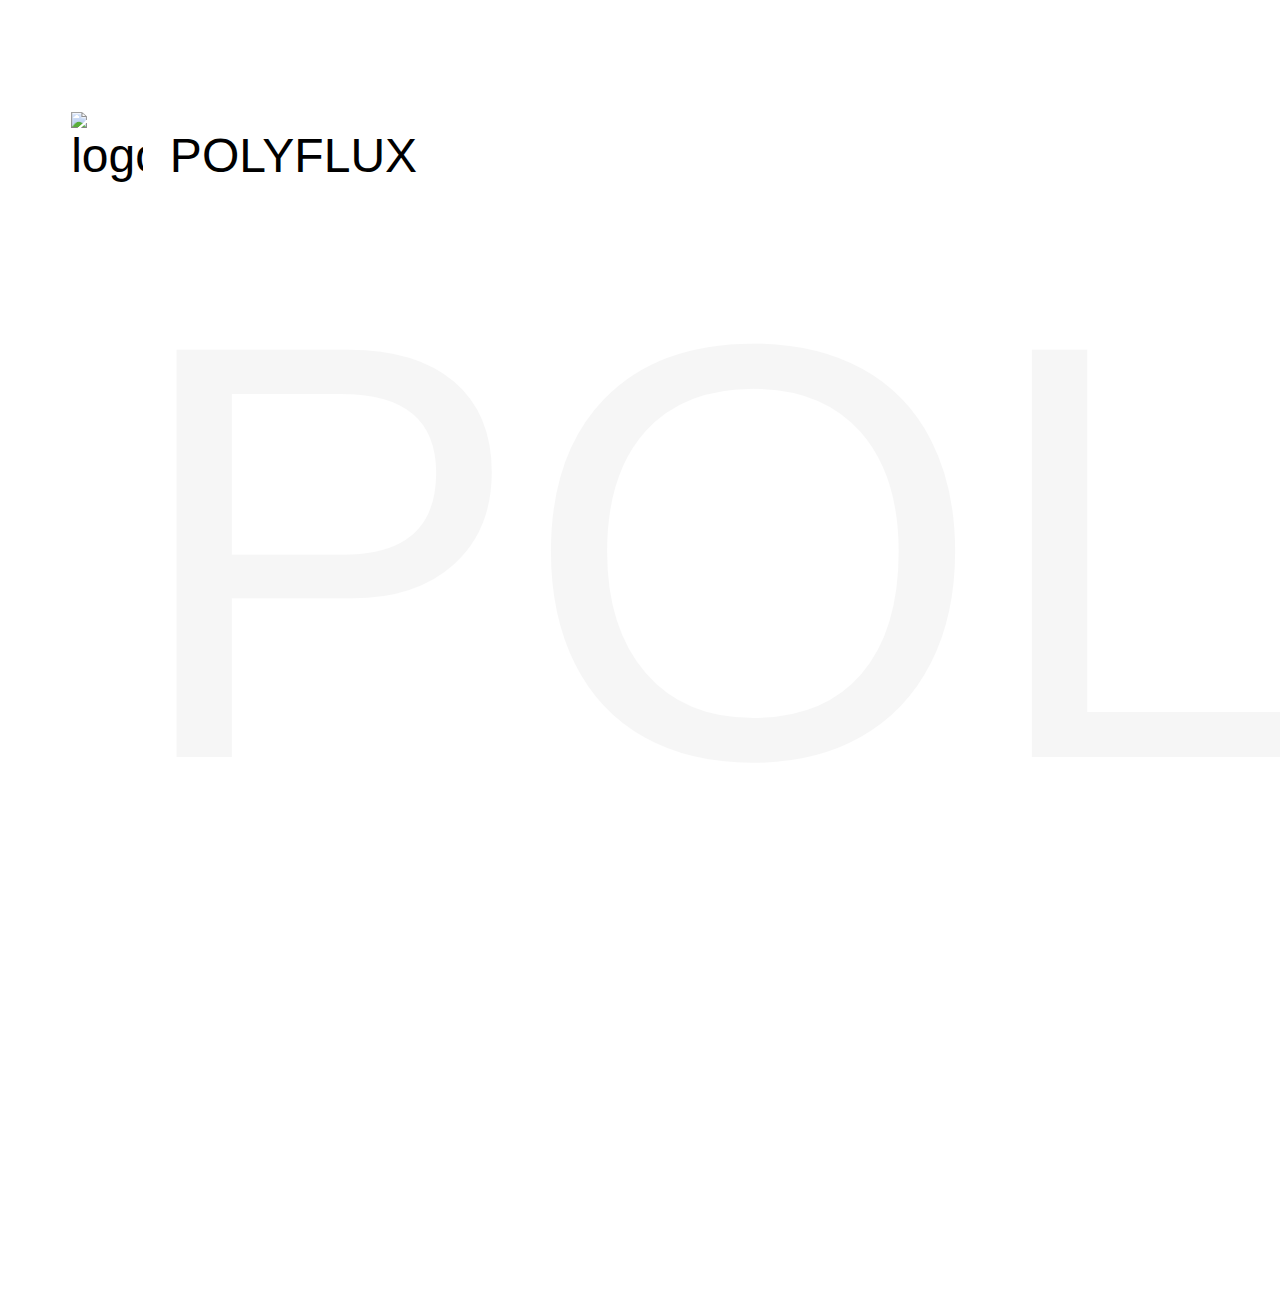
==== index.html @ 04910821 "Fixed scaling" ====
<!DOCTYPE html>
<html lang="en">
  <head>
    <meta charset="UTF-8">
    <meta name="viewport" content="width=device-width, initial-scale=1, shrink-to-fit=no">
    <link rel="stylesheet" href="https://stackpath.bootstrapcdn.com/bootstrap/4.1.3/css/bootstrap.min.css" integrity="sha384-MCw98/SFnGE8fJT3GXwEOngsV7Zt27NXFoaoApmYm81iuXoPkFOJwJ8ERdknLPMO" crossorigin="anonymous">
    <link rel="stylesheet" type="text/css" href="CSS/frontpage.css">
    <link rel="stylesheet" href="https://use.typekit.net/zye8vdv.css">
    <title>PolyFlux</title>
  </head>
  <body>


    <div class="container" id="logo">
      <h5 class="logo-text"><img class="logo" src="Assets/logo.png" alt="logo">&nbsp&nbspPOLYFLUX</h5>
    </div>



    <h1 class="background-text">POLYFLUX</h1>


    <!--
    <div class="jumbotron">

    </div>
    -->

    <script src="https://code.jquery.com/jquery-3.3.1.slim.min.js" integrity="sha384-q8i/X+965DzO0rT7abK41JStQIAqVgRVzpbzo5smXKp4YfRvH+8abtTE1Pi6jizo" crossorigin="anonymous"></script>
    <script src="https://cdnjs.cloudflare.com/ajax/libs/popper.js/1.14.3/umd/popper.min.js" integrity="sha384-ZMP7rVo3mIykV+2+9J3UJ46jBk0WLaUAdn689aCwoqbBJiSnjAK/l8WvCWPIPm49" crossorigin="anonymous"></script>
    <script src="https://stackpath.bootstrapcdn.com/bootstrap/4.1.3/js/bootstrap.min.js" integrity="sha384-ChfqqxuZUCnJSK3+MXmPNIyE6ZbWh2IMqE241rYiqJxyMiZ6OW/JmZQ5stwEULTy" crossorigin="anonymous"></script>
  </body>
</html>
---- CSS/frontpage.css ----
body {
  background-image: url("../Assets/logo.png");
  background-size: 110em;
  background-repeat: no-repeat;
  background-position: 30em -41em;
}

h1.background-text {
  display: block;
  font-size: 37em;
  font-family: bebas-neue-by-fontfabric, sans-serif;
  font-weight: 300;
  font-style: normal;
  margin-left: 9.5%;
  margin-top: -4%;
  opacity: 3%;
}

div.container {
  align-items: left;
}

img.logo {
  text-align: center;
  display: inline-block;
  width: 1.5em;
}

h5.logo-text {
  display: inline-block;
  font-size: 3em;
  font-family: bebas-neue-by-fontfabric, sans-serif;
  font-weight: 200;
  font-style: normal;
}

#logo {
  margin-top: 2.5%;
  margin-left: 5%;
  width: 80%;
}
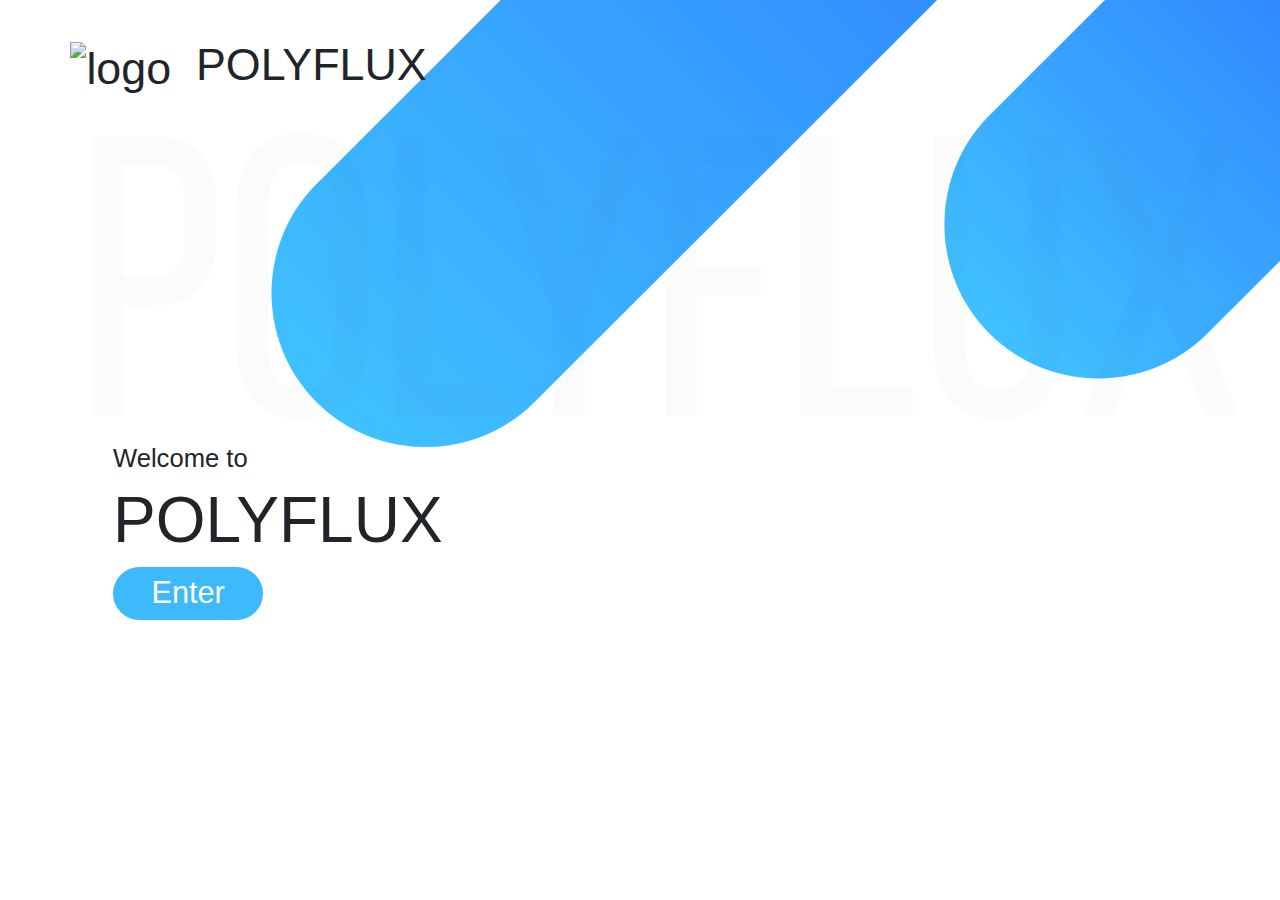
==== commit 669cc9be: "I fixed readjusting" ====
--- a/index.html
+++ b/index.html
@@ -3,7 +3,7 @@
   <head>
     <meta charset="UTF-8">
     <meta name="viewport" content="width=device-width, initial-scale=1, shrink-to-fit=no">
-    <link rel="stylesheet" href="https://stackpath.bootstrapcdn.com/bootstrap/4.1.3/css/bootstrap.min.css" integrity="sha384-MCw98/SFnGE8fJT3GXwEOngsV7Zt27NXFoaoApmYm81iuXoPkFOJwJ8ERdknLPMO" crossorigin="anonymous">
+    <link rel="stylesheet" type="text/css" href="CSS/bootstrap.css">
     <link rel="stylesheet" type="text/css" href="CSS/frontpage.css">
     <link rel="stylesheet" href="https://use.typekit.net/zye8vdv.css">
     <title>PolyFlux</title>
@@ -11,23 +11,20 @@
   <body>
 
 
-    <div class="container" id="logo">
+    <div class="container-fluid" id="logo">
       <h5 class="logo-text"><img class="logo" src="Assets/logo.png" alt="logo">&nbsp&nbspPOLYFLUX</h5>
     </div>
 
+    <div class="row align-items-end" id="mess-bot">
+      <div class="col-6" id="welcome">
+        <h3 class="wel">Welcome to</h3>
+        <h1 class="wel">POLYFLUX</h1>
+        <button>Enter</button>
+      </div>
+    </div>
 
 
-    <h1 class="background-text">POLYFLUX</h1>
-
-
-    <!--
-    <div class="jumbotron">
-
-    </div>
-    -->
-
-    <script src="https://code.jquery.com/jquery-3.3.1.slim.min.js" integrity="sha384-q8i/X+965DzO0rT7abK41JStQIAqVgRVzpbzo5smXKp4YfRvH+8abtTE1Pi6jizo" crossorigin="anonymous"></script>
-    <script src="https://cdnjs.cloudflare.com/ajax/libs/popper.js/1.14.3/umd/popper.min.js" integrity="sha384-ZMP7rVo3mIykV+2+9J3UJ46jBk0WLaUAdn689aCwoqbBJiSnjAK/l8WvCWPIPm49" crossorigin="anonymous"></script>
-    <script src="https://stackpath.bootstrapcdn.com/bootstrap/4.1.3/js/bootstrap.min.js" integrity="sha384-ChfqqxuZUCnJSK3+MXmPNIyE6ZbWh2IMqE241rYiqJxyMiZ6OW/JmZQ5stwEULTy" crossorigin="anonymous"></script>
+    <script src="https://code.jquery.com/jquery-3.5.1.slim.min.js" integrity="sha384-DfXdz2htPH0lsSSs5nCTpuj/zy4C+OGpamoFVy38MVBnE+IbbVYUew+OrCXaRkfj" crossorigin="anonymous"></script>
+    <script src="https://cdn.jsdelivr.net/npm/bootstrap@4.5.3/dist/js/bootstrap.bundle.min.js" integrity="sha384-ho+j7jyWK8fNQe+A12Hb8AhRq26LrZ/JpcUGGOn+Y7RsweNrtN/tE3MoK7ZeZDyx" crossorigin="anonymous"></script>
   </body>
 </html>
--- a/CSS/frontpage.css
+++ b/CSS/frontpage.css
@@ -1,41 +1,65 @@
 body {
-  background-image: url("../Assets/logo.png");
-  background-size: 110em;
+  background-image: url(../Assets/back1.png);
   background-repeat: no-repeat;
-  background-position: 30em -41em;
+  background-size: 100vw;
+  background-position: 0vw -2.5vw;
+  overflow-x: hidden;
 }
 
-h1.background-text {
-  display: block;
-  font-size: 37em;
+img.logo {
+  display: inline;
+  text-align: center;
+  width: 5vw;
+}
+
+h5.logo-text {
+  display: inline;
+  font-size: 3.5vw;
   font-family: bebas-neue-by-fontfabric, sans-serif;
   font-weight: 300;
   font-style: normal;
-  margin-left: 9.5%;
-  margin-top: -4%;
-  opacity: 3%;
 }
 
-div.container {
-  align-items: left;
+h3.wel {
+  font-size: 2vw;
+  font-family: bebas-neue-by-fontfabric, sans-serif;
+  font-weight: 300;
+  font-style: normal;
 }
 
-img.logo {
-  text-align: center;
-  display: inline-block;
-  width: 1.5em;
+h1.wel {
+  font-size: 5vw;
+  font-family: bebas-neue-by-fontfabric, sans-serif;
+  font-weight: 300;
+  font-style: normal;
 }
 
-h5.logo-text {
-  display: inline-block;
-  font-size: 3em;
+button {
+  font-size: 2.4vw;
   font-family: bebas-neue-by-fontfabric, sans-serif;
   font-weight: 200;
   font-style: normal;
+  color: white;
+  background-color: #3DB9FC;
+  text-align: center;
+  border: none;
+  padding: 0.30vw;
+  padding-right: 3vw;
+  padding-left: 3vw;
+  border-radius: 3vw;
+  cursor: pointer;
 }
 
 #logo {
-  margin-top: 2.5%;
-  margin-left: 5%;
-  width: 80%;
+  padding: 3vw;
+  padding-left: 5.5vw;
 }
+
+#welcome {
+  padding: 2vw;
+  padding-left: 10vw;
+}
+
+#mess-bot {
+  height: 40vw;
+}
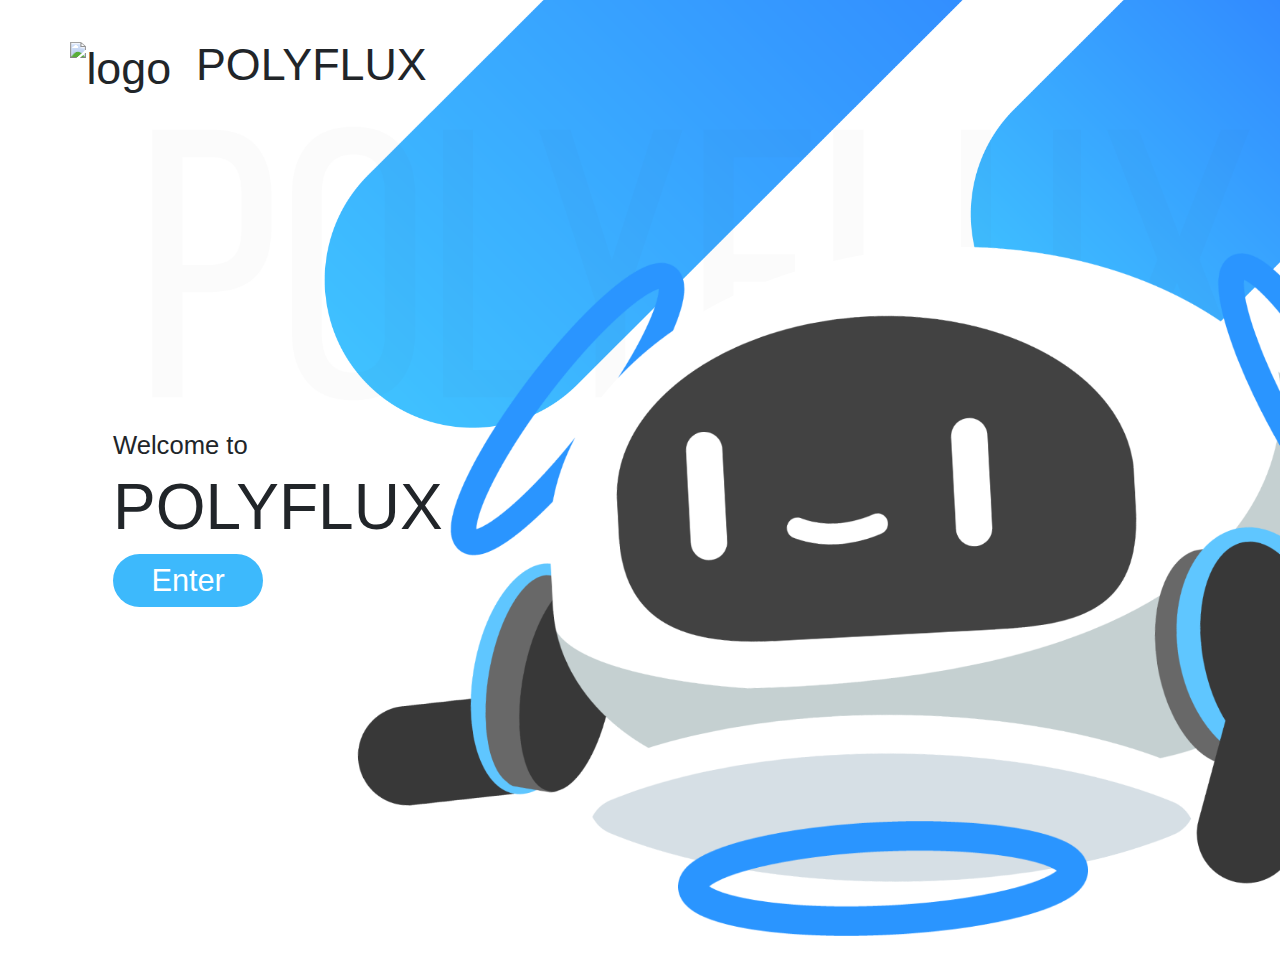
==== commit ce681b09: "Added welcome and bot" ====
--- a/index.html
+++ b/index.html
@@ -16,10 +16,14 @@
     </div>
 
     <div class="row align-items-end" id="mess-bot">
-      <div class="col-6" id="welcome">
+      <div class="col-4" id="welcome">
         <h3 class="wel">Welcome to</h3>
         <h1 class="wel">POLYFLUX</h1>
         <button>Enter</button>
+      </div>
+      <div class="col-8" id="bot">
+        <img class="bot" src="Assets/bot.png" alt="bot">
+        <img class="bot-ring" src="Assets/ring.png" alt="ring">
       </div>
     </div>
 
--- a/CSS/frontpage.css
+++ b/CSS/frontpage.css
@@ -1,8 +1,8 @@
 body {
   background-image: url(../Assets/back1.png);
   background-repeat: no-repeat;
-  background-size: 100vw;
-  background-position: 0vw -2.5vw;
+  background-size: 96vw;
+  background-position: 5vw -2.5vw;
   overflow-x: hidden;
 }
 
@@ -50,16 +50,33 @@
   cursor: pointer;
 }
 
+img.bot {
+  margin-top: 7vw;
+  width: 86vw;
+}
+
+img.bot-ring {
+  margin-left: 27vw;
+  margin-top: -10vw;
+  width: 32vw;
+}
+
 #logo {
   padding: 3vw;
   padding-left: 5.5vw;
 }
 
 #welcome {
+  position: absolute;
   padding: 2vw;
   padding-left: 10vw;
 }
 
 #mess-bot {
-  height: 40vw;
+  height: 39vw;
 }
+
+#bot {
+  position: relative;
+  margin-left: 26vw;
+}
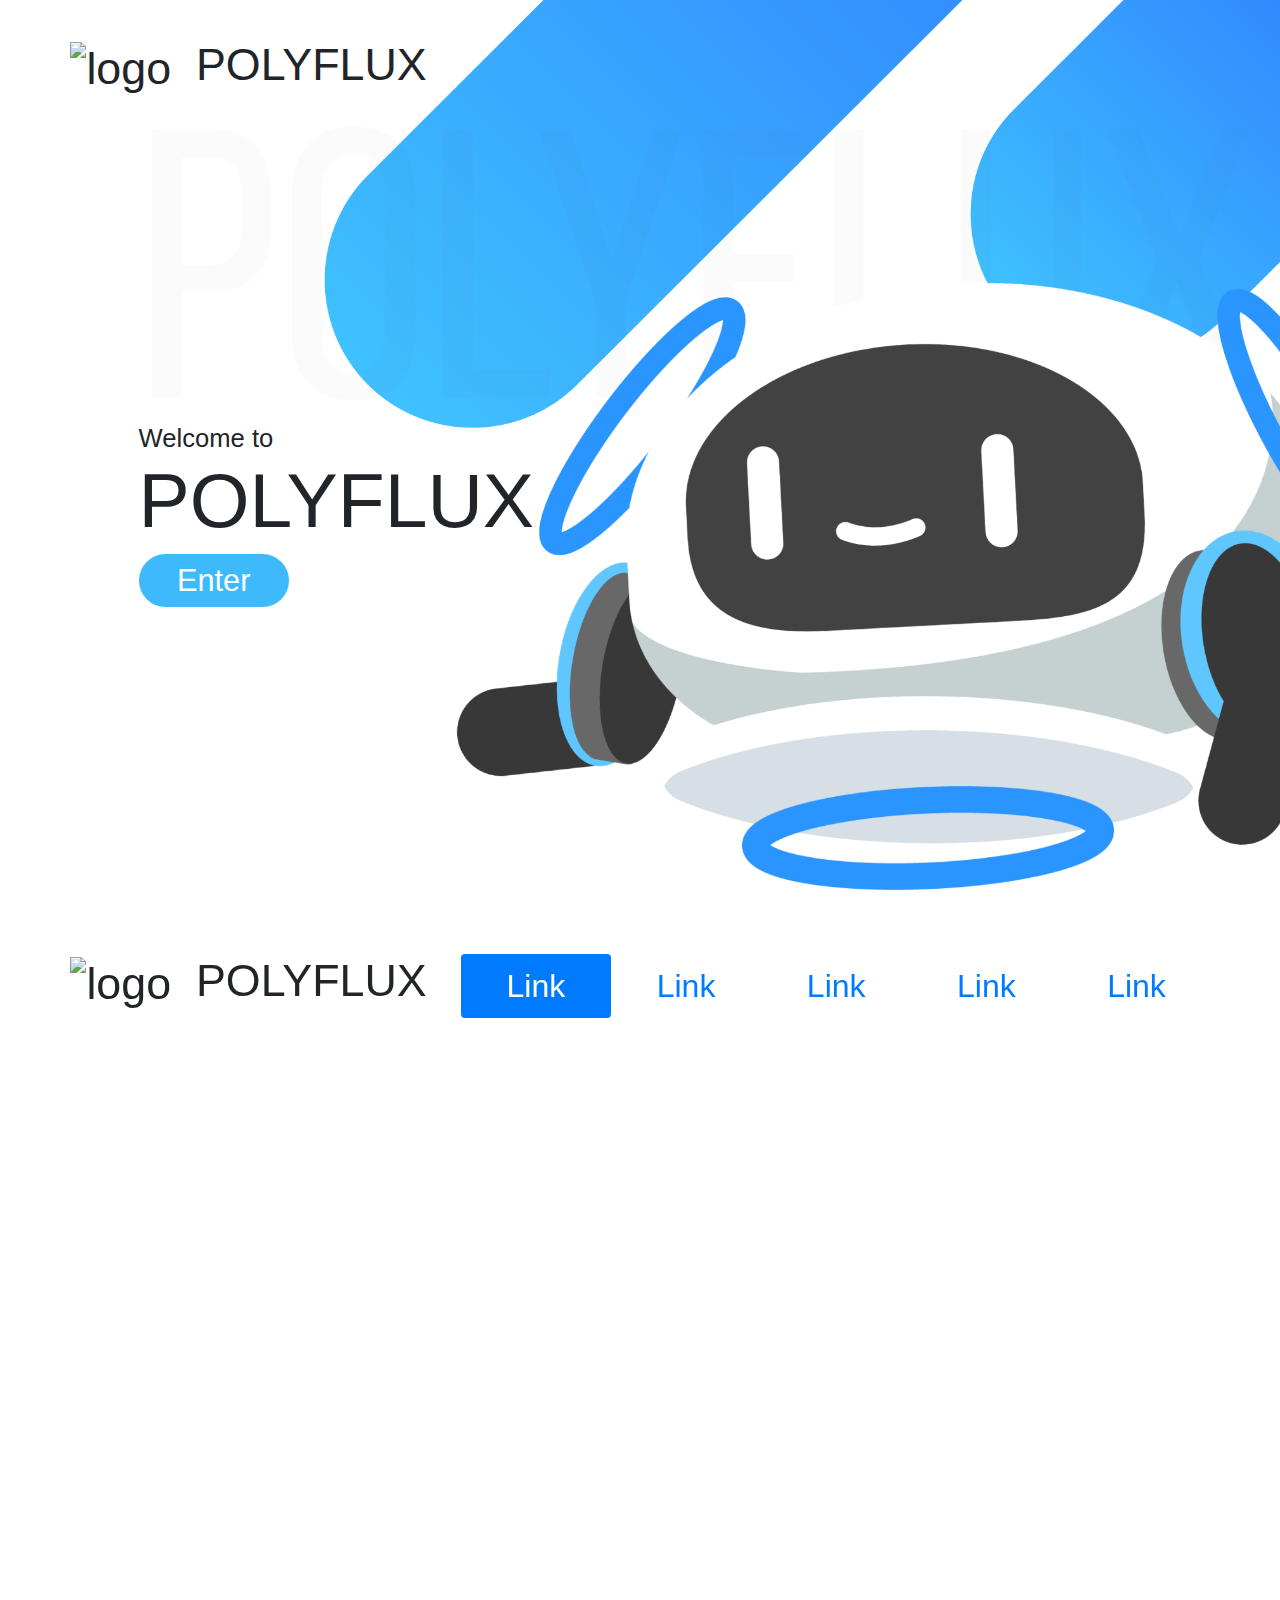
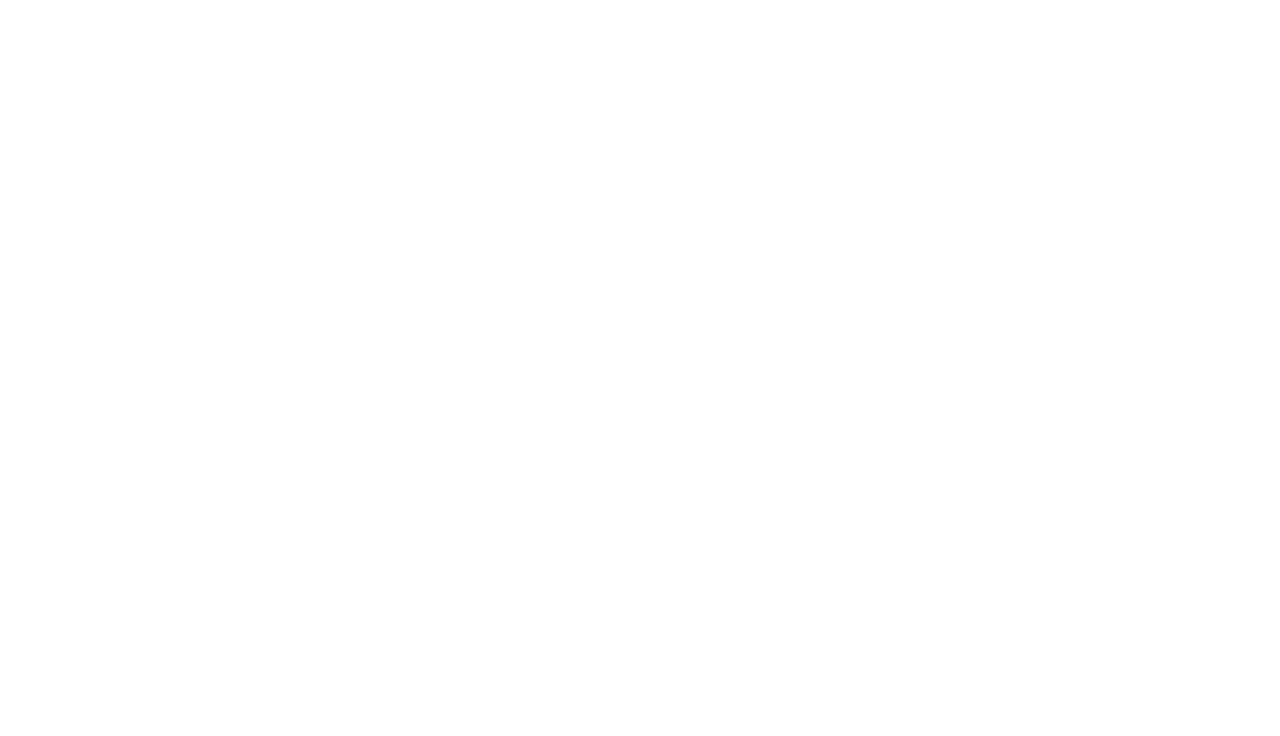
==== commit 19ea713a: "Added nav" ====
--- a/index.html
+++ b/index.html
@@ -9,6 +9,8 @@
     <title>PolyFlux</title>
   </head>
   <body>
+
+    <div class="container-fluid" id="backgrd"></div>
 
 
     <div class="container-fluid" id="logo">
@@ -28,6 +30,26 @@
     </div>
 
 
+    <div class="row" id="nav">
+      <div class="col-4">
+        <h5 class="logo-text"><img class="logo" src="Assets/logo.png" alt="logo">&nbsp&nbspPOLYFLUX</h5>
+      </div>
+      <div class="col-8">
+        <nav class="nav nav-pills nav-fill">
+          <a class="nav-item nav-link active" href="#" id="navA">Link</a>
+          <a class="nav-item nav-link" href="#" id="navA">Link</a>
+          <a class="nav-item nav-link" href="#" id="navA">Link</a>
+          <a class="nav-item nav-link" href="#" id="navA">Link</a>
+          <a class="nav-item nav-link" href="#" id="navA">Link</a>
+        </nav>
+      </div>
+    </div>
+
+
+    <div class="container-fluid" id="about">
+
+    </div>
+
     <script src="https://code.jquery.com/jquery-3.5.1.slim.min.js" integrity="sha384-DfXdz2htPH0lsSSs5nCTpuj/zy4C+OGpamoFVy38MVBnE+IbbVYUew+OrCXaRkfj" crossorigin="anonymous"></script>
     <script src="https://cdn.jsdelivr.net/npm/bootstrap@4.5.3/dist/js/bootstrap.bundle.min.js" integrity="sha384-ho+j7jyWK8fNQe+A12Hb8AhRq26LrZ/JpcUGGOn+Y7RsweNrtN/tE3MoK7ZeZDyx" crossorigin="anonymous"></script>
   </body>
--- a/CSS/frontpage.css
+++ b/CSS/frontpage.css
@@ -1,9 +1,15 @@
+html {
+    overflow-x: hidden;
+}
+
 body {
-  background-image: url(../Assets/back1.png);
-  background-repeat: no-repeat;
-  background-size: 96vw;
-  background-position: 5vw -2.5vw;
-  overflow-x: hidden;
+  position: relative;
+  background-attachment: fixed;
+}
+
+img.backgrd {
+  width: 96vw;
+  text-align: right;
 }
 
 img.logo {
@@ -21,6 +27,8 @@
 }
 
 h3.wel {
+  margin-bottom: 0;
+  padding-bottom: 0;
   font-size: 2vw;
   font-family: bebas-neue-by-fontfabric, sans-serif;
   font-weight: 300;
@@ -28,7 +36,9 @@
 }
 
 h1.wel {
-  font-size: 5vw;
+  margin-top: 0;
+  padding-top: 0;
+  font-size: 6vw;
   font-family: bebas-neue-by-fontfabric, sans-serif;
   font-weight: 300;
   font-style: normal;
@@ -51,14 +61,26 @@
 }
 
 img.bot {
-  margin-top: 7vw;
-  width: 86vw;
+  margin-top: 10vw;
+  width: 76vw;
 }
 
 img.bot-ring {
-  margin-left: 27vw;
-  margin-top: -10vw;
-  width: 32vw;
+  margin-left: 24vw;
+  margin-top: -9.5vw;
+  width: 29vw;
+}
+
+#backgrd {
+  text-align: right;
+  position: absolute;
+  min-height: 72vw;
+  background-image: url(../Assets/back1.png);
+  background-repeat: no-repeat;
+  background-size: 96vw;
+  background-position: 5vw -2.5vw;
+  background-attachment: fixed;
+  z-index: -1;
 }
 
 #logo {
@@ -69,14 +91,35 @@
 #welcome {
   position: absolute;
   padding: 2vw;
-  padding-left: 10vw;
-}
-
-#mess-bot {
-  height: 39vw;
+  margin-left: 10vw;
+  margin-bottom: 1vw;
 }
 
 #bot {
   position: relative;
-  margin-left: 26vw;
+  margin-left: 34vw;
 }
+
+#mess-bot {
+  height: 40vw;
+}
+
+#nav {
+  margin-top: 21.05vw;
+  padding: 3vw;
+  padding-left: 5.5vw;
+  position: sticky;
+  width: 100vw;
+  top: 0;
+}
+
+#navA {
+  font-size: 2.5vw;
+  font-family: bebas-neue-by-fontfabric, sans-serif;
+  font-weight: 250;
+  font-style: normal;
+}
+
+#about {
+  min-height: 100vw;
+}
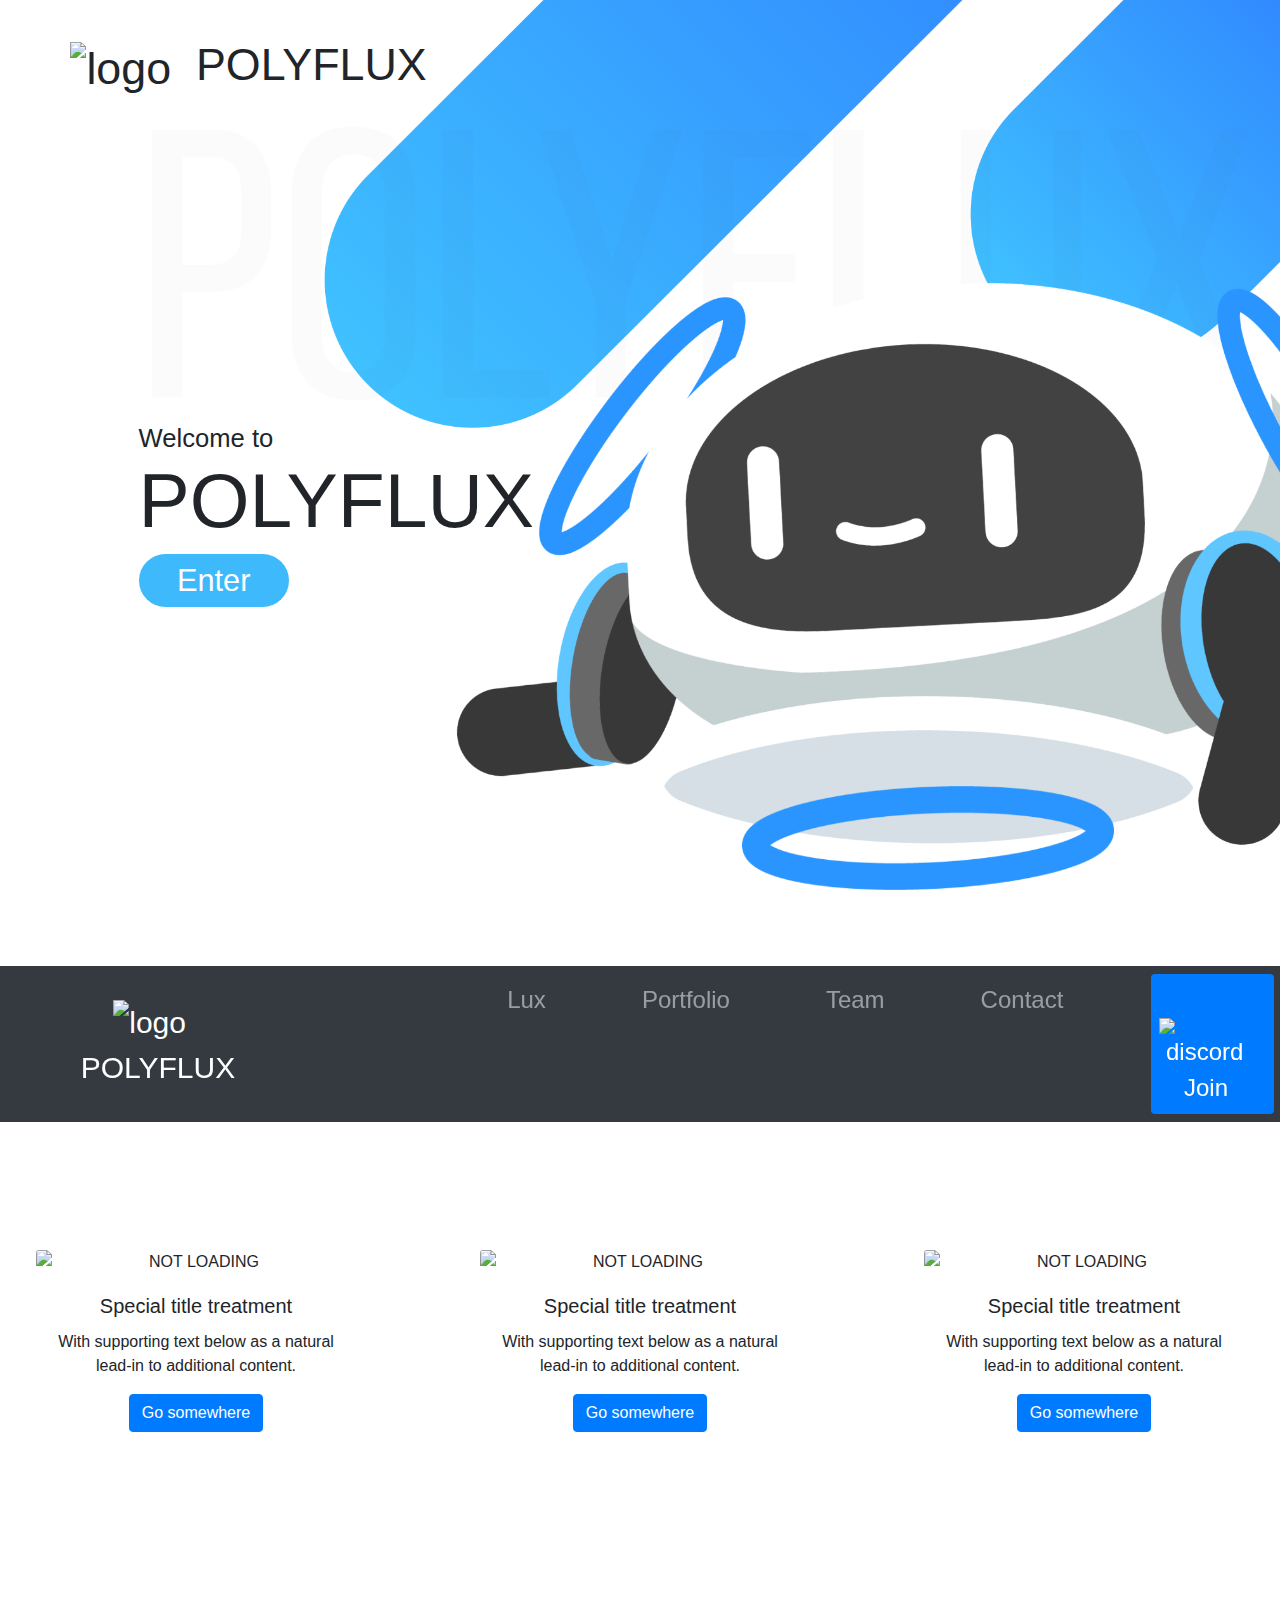
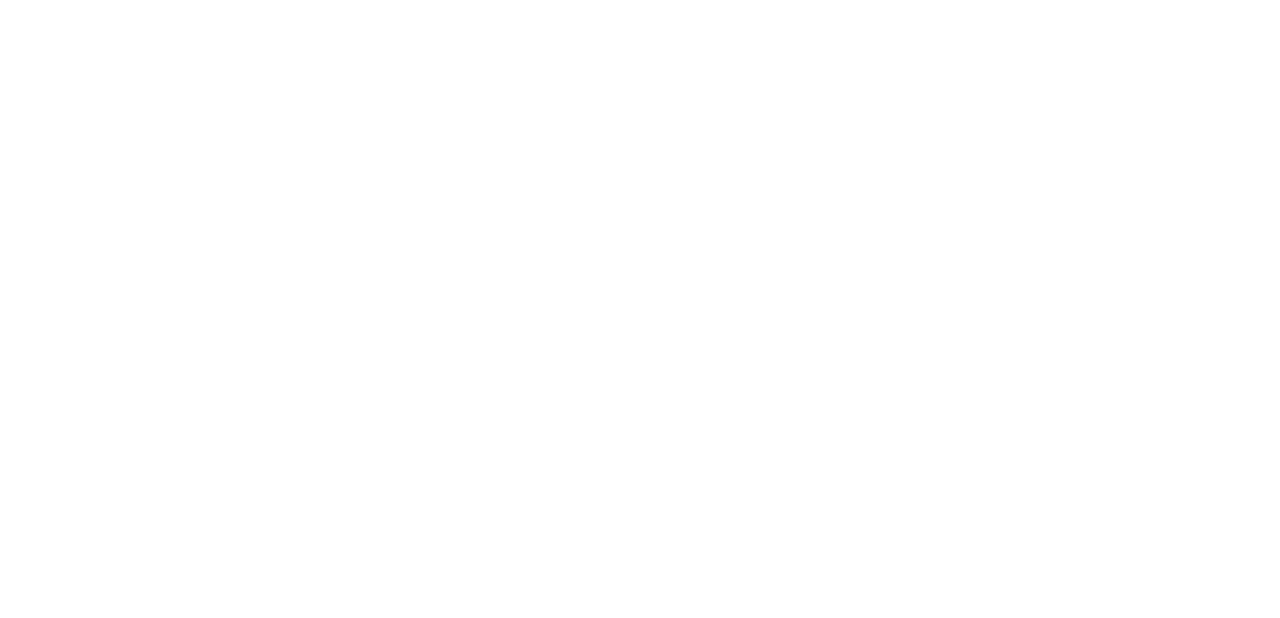
==== commit 389e0b1c: "Centered card" ====
--- a/index.html
+++ b/index.html
@@ -3,6 +3,7 @@
   <head>
     <meta charset="UTF-8">
     <meta name="viewport" content="width=device-width, initial-scale=1, shrink-to-fit=no">
+    <link rel="icon" type="image/png" href="Assets/logo.png">
     <link rel="stylesheet" type="text/css" href="CSS/bootstrap.css">
     <link rel="stylesheet" type="text/css" href="CSS/frontpage.css">
     <link rel="stylesheet" href="https://use.typekit.net/zye8vdv.css">
@@ -21,7 +22,7 @@
       <div class="col-4" id="welcome">
         <h3 class="wel">Welcome to</h3>
         <h1 class="wel">POLYFLUX</h1>
-        <button>Enter</button>
+        <button type="button" class="wel" onClick="document.getElementById('nav').scrollIntoView();"><span class="wel">Enter</span></button>
       </div>
       <div class="col-8" id="bot">
         <img class="bot" src="Assets/bot.png" alt="bot">
@@ -29,28 +30,60 @@
       </div>
     </div>
 
+    <nav class="navbar nav-pills nav-fill navbar-expand-lg navbar-dark bg-dark" id="nav">
+      <a class="logo-text-static nav-item nav-link" href="#" id="logo-text-static"><img class="logo-static" id="logo-static" src="Assets/logo.png" alt="logo">&nbsp&nbspPOLYFLUX</a>
+      <button class="navbar-toggler" type="button" data-toggle="collapse" data-target="#navbarNavAltMarkup" aria-controls="navbarNavAltMarkup" aria-expanded="false" aria-label="Toggle navigation">
+        <span class="navbar-toggler-icon"></span>
+      </button>
+      <div class="collapse navbar-collapse" id="navbarNavAltMarkup">
+        <div class="navbar-nav" id="nav-right">
+          <a style="margin: 0rem 6.5rem"></a>
+          <a class="nav-item nav-link" href="#" id="navA">Lux</a>
+          <a class="nav-item nav-link" href="#" id="navA">Portfolio</a>
+          <a class="nav-item nav-link" href="#" id="navA">Team</a>
+          <a class="nav-item nav-link" href="#" id="navA">Contact</a>
+          <a class="nav-item nav-link active discord" href="https://discord.gg/YPMwqES2Zg" id="navA">&nbsp&nbsp<img class="discord" src="Assets/discord.png" alt="discord">Join&nbsp&nbsp</a>
+        </div>
+      </div>
+    </nav>
 
-    <div class="row" id="nav">
-      <div class="col-4">
-        <h5 class="logo-text"><img class="logo" src="Assets/logo.png" alt="logo">&nbsp&nbspPOLYFLUX</h5>
+    <div class="container" id="project">
+      <div class="card-group text-center" id="project-card-group">
+        <div class="col-lg-4">
+          <div class="card" id="project-card">
+            <img src="Assets/study1.png" class="card-img-top" alt="NOT LOADING" id="project-img">
+            <div class="card-body">
+              <h5 class="card-title">Special title treatment</h5>
+              <p class="card-text">With supporting text below as a natural lead-in to additional content.</p>
+              <a href="#" class="btn btn-primary">Go somewhere</a>
+            </div>
+          </div>
+        </div>
+        <div class="col-lg-4">
+          <div class="card" id="project-card">
+            <img src="Assets/study1.png" class="card-img-top" alt="NOT LOADING" id="project-img">
+            <div class="card-body">
+              <h5 class="card-title">Special title treatment</h5>
+              <p class="card-text">With supporting text below as a natural lead-in to additional content.</p>
+              <a href="#" class="btn btn-primary">Go somewhere</a>
+            </div>
+          </div>
+        </div>
+        <div class="col-lg-4">
+          <div class="card" id="project-card">
+            <img src="Assets/study1.png" class="card-img-top" alt="NOT LOADING" id="project-img">
+            <div class="card-body">
+              <h5 class="card-title">Special title treatment</h5>
+              <p class="card-text">With supporting text below as a natural lead-in to additional content.</p>
+              <a href="#" class="btn btn-primary">Go somewhere</a>
+            </div>
+          </div>
+        </div>
       </div>
-      <div class="col-8">
-        <nav class="nav nav-pills nav-fill">
-          <a class="nav-item nav-link active" href="#" id="navA">Link</a>
-          <a class="nav-item nav-link" href="#" id="navA">Link</a>
-          <a class="nav-item nav-link" href="#" id="navA">Link</a>
-          <a class="nav-item nav-link" href="#" id="navA">Link</a>
-          <a class="nav-item nav-link" href="#" id="navA">Link</a>
-        </nav>
-      </div>
-    </div>
-
-
-    <div class="container-fluid" id="about">
-
     </div>
 
     <script src="https://code.jquery.com/jquery-3.5.1.slim.min.js" integrity="sha384-DfXdz2htPH0lsSSs5nCTpuj/zy4C+OGpamoFVy38MVBnE+IbbVYUew+OrCXaRkfj" crossorigin="anonymous"></script>
     <script src="https://cdn.jsdelivr.net/npm/bootstrap@4.5.3/dist/js/bootstrap.bundle.min.js" integrity="sha384-ho+j7jyWK8fNQe+A12Hb8AhRq26LrZ/JpcUGGOn+Y7RsweNrtN/tE3MoK7ZeZDyx" crossorigin="anonymous"></script>
+    <script src="JavaScript/frontpage.js"></script>
   </body>
 </html>
--- a/CSS/frontpage.css
+++ b/CSS/frontpage.css
@@ -1,5 +1,6 @@
 html {
     overflow-x: hidden;
+    scroll-behavior: smooth;
 }
 
 body {
@@ -44,7 +45,7 @@
   font-style: normal;
 }
 
-button {
+button.wel {
   font-size: 2.4vw;
   font-family: bebas-neue-by-fontfabric, sans-serif;
   font-weight: 200;
@@ -57,7 +58,16 @@
   padding-right: 3vw;
   padding-left: 3vw;
   border-radius: 3vw;
+}
+
+button.wel span.wel {
   cursor: pointer;
+  transition: 0.5s;
+}
+
+button.wel:hover span.wel {
+  padding-left: 2vw;
+  padding-right: 2vw;
 }
 
 img.bot {
@@ -71,10 +81,41 @@
   width: 29vw;
 }
 
+.logo-static {
+  display: inline;
+  text-align: center;
+  width: 60px;
+}
+
+a.logo-text-static {
+  color: white;
+  display: inline;
+  font-size: 30px;
+  font-family: bebas-neue-by-fontfabric, sans-serif;
+  font-weight: 300;
+  font-style: normal;
+  margin-left: 2rem;
+}
+
+img.discord {
+  width: 40px;
+  margin-right: 1rem;
+}
+
+a.discord {
+  color: white;
+}
+
+a.discord:hover {
+  color: #007bff;
+}
+
+
+
 #backgrd {
   text-align: right;
   position: absolute;
-  min-height: 72vw;
+  min-height: 76vw;
   background-image: url(../Assets/back1.png);
   background-repeat: no-repeat;
   background-size: 96vw;
@@ -105,21 +146,62 @@
 }
 
 #nav {
-  margin-top: 21.05vw;
-  padding: 3vw;
-  padding-left: 5.5vw;
+  margin-top: 25vw;
   position: sticky;
-  width: 100vw;
   top: 0;
+  z-index: 1;
+}
+
+#nav-right {
+
 }
 
 #navA {
-  font-size: 2.5vw;
-  font-family: bebas-neue-by-fontfabric, sans-serif;
-  font-weight: 250;
-  font-style: normal;
-}
-
-#about {
-  min-height: 100vw;
-}
+  margin: 0px 40px;
+  font-size: 24px;
+  font-family: bebas-neue-by-fontfabric, sans-serif;
+  font-weight: 400;
+  font-style: normal;
+}
+
+#project-card {
+  margin: 2rem 2rem;
+  border: none;
+}
+
+#project {
+  min-height: 1000px;
+  margin-top: 12rem;
+  padding: 0rem 0rem;
+}
+
+#project-card-group {
+  margin: -6rem;
+}
+
+#project-img {
+  max-width: 20rem;
+  margin-left: auto;
+  margin-right: auto;
+}
+
+#about-img {
+  border: none;
+}
+
+#about-cards {
+  border: none;
+}
+
+#about-card-body {
+
+}
+
+#about-card {
+  background-color: #DA9EF2;
+  margin-bottom: 2rem;
+  margin-left: 10rem;
+  border-radius: 2rem;
+  max-width: 30rem;
+  max-height: 15rem;
+}
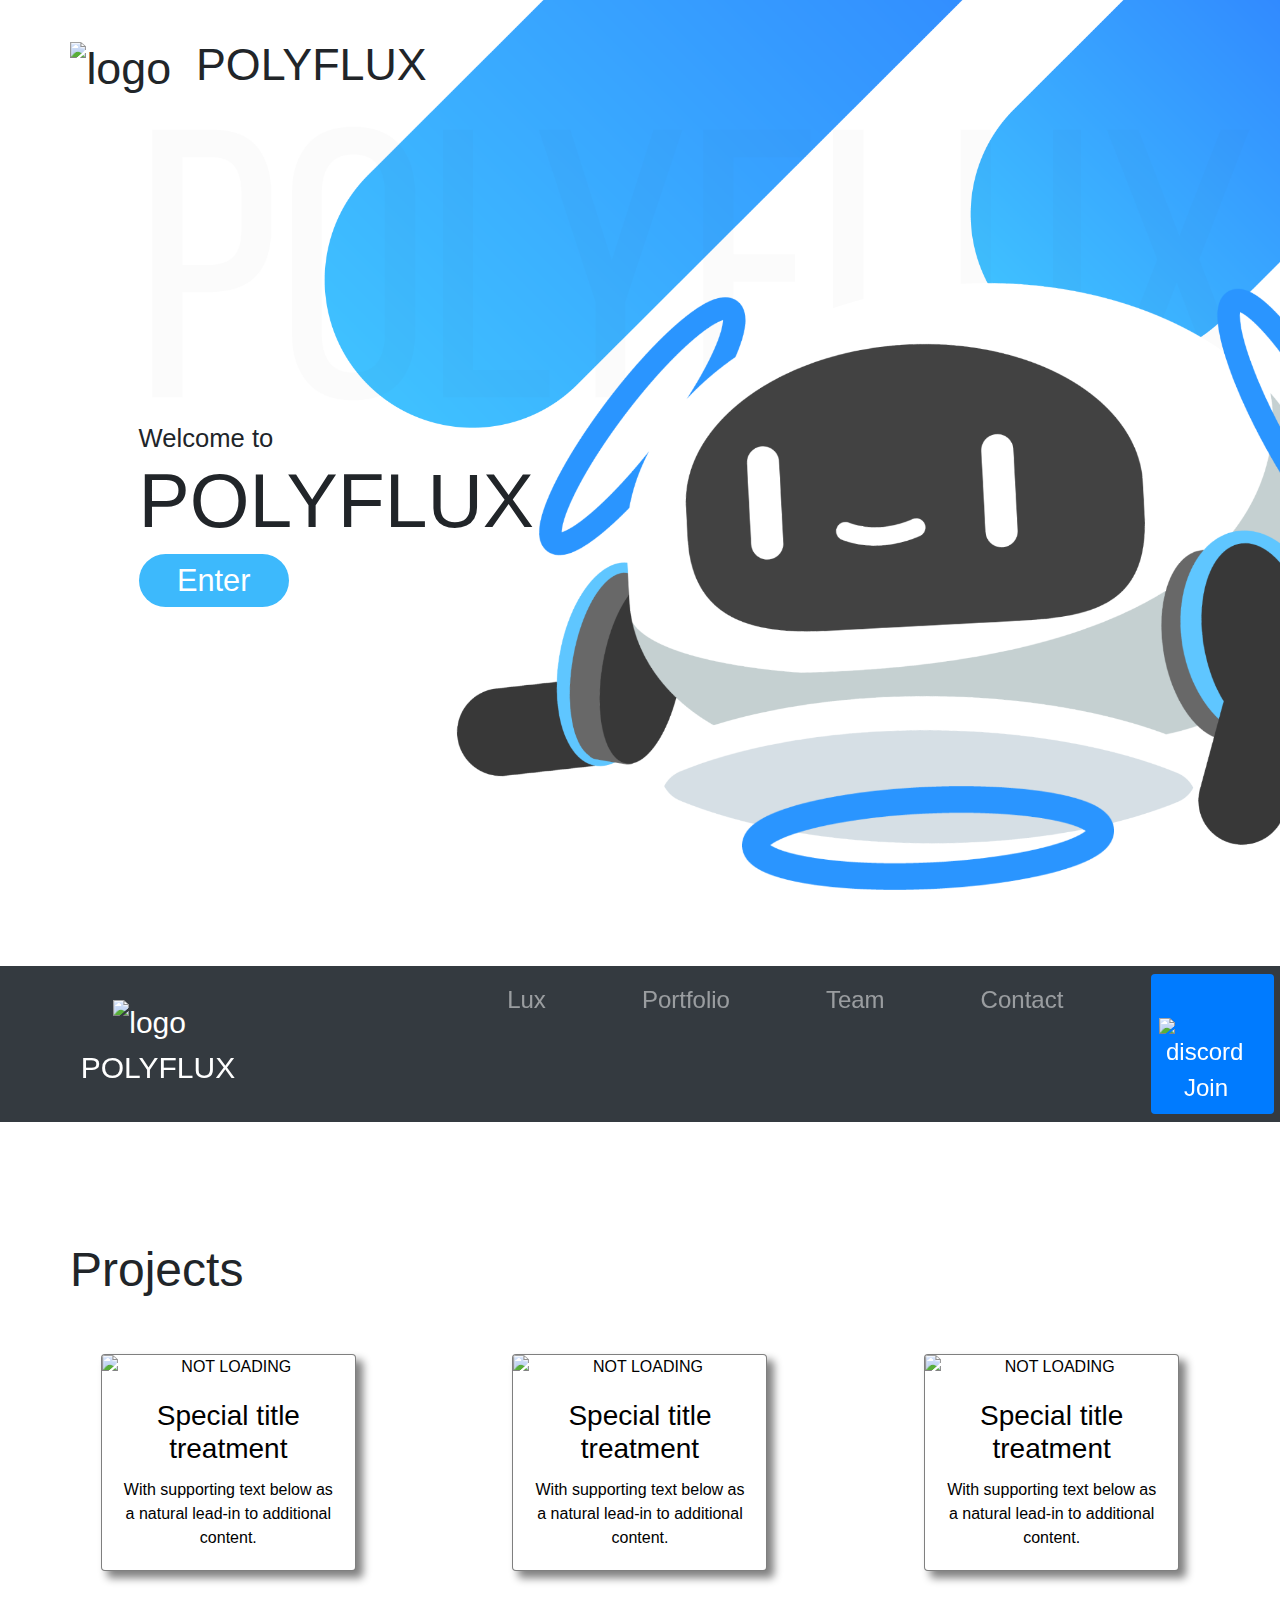
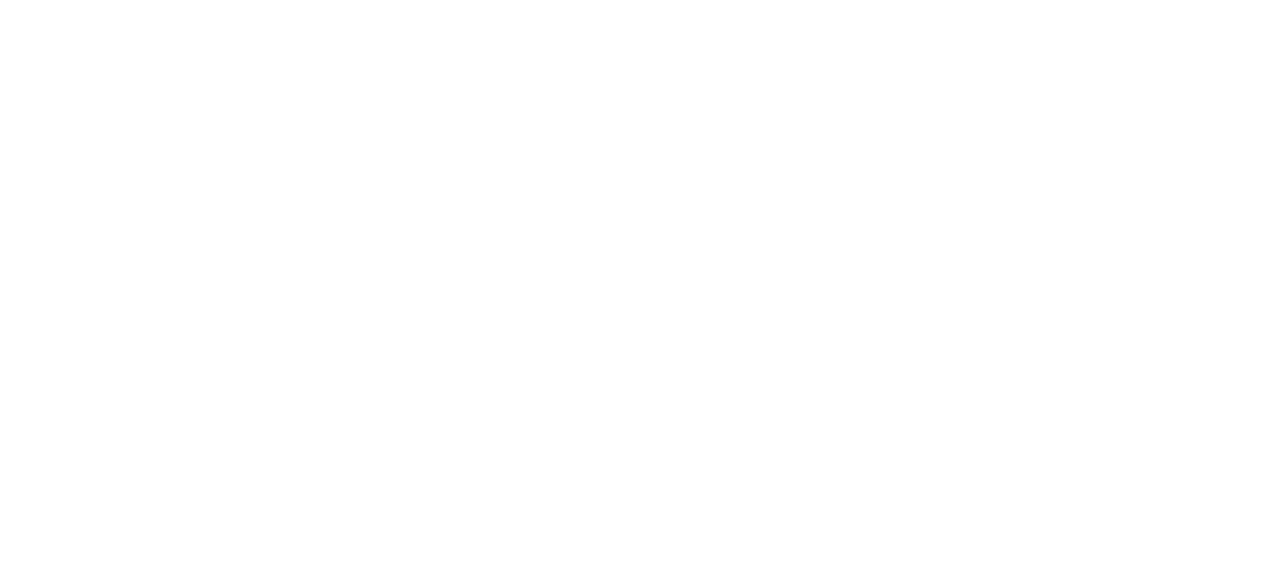
==== commit 78063a07: "Clickable cards" ====
--- a/index.html
+++ b/index.html
@@ -48,36 +48,48 @@
     </nav>
 
     <div class="container" id="project">
+      <div class="card-header" id="header">
+        Projects
+      </div>
       <div class="card-group text-center" id="project-card-group">
-        <div class="col-lg-4">
-          <div class="card" id="project-card">
-            <img src="Assets/study1.png" class="card-img-top" alt="NOT LOADING" id="project-img">
-            <div class="card-body">
-              <h5 class="card-title">Special title treatment</h5>
-              <p class="card-text">With supporting text below as a natural lead-in to additional content.</p>
-              <a href="#" class="btn btn-primary">Go somewhere</a>
+        <div class="col-lg-3" id="project-card-div">
+          <a class="card-link" href="#">
+            <div class="card" id="project-card">
+              <img src="Assets/study1.png" class="card-img-top" alt="NOT LOADING" id="project-img">
+              <div class="card-body">
+                <h3 class="card-title">Special title treatment</h3>
+                <p class="card-text">With supporting text below as a natural lead-in to additional content.</p>
+              </div>
             </div>
-          </div>
+          </a>
         </div>
-        <div class="col-lg-4">
-          <div class="card" id="project-card">
-            <img src="Assets/study1.png" class="card-img-top" alt="NOT LOADING" id="project-img">
-            <div class="card-body">
-              <h5 class="card-title">Special title treatment</h5>
-              <p class="card-text">With supporting text below as a natural lead-in to additional content.</p>
-              <a href="#" class="btn btn-primary">Go somewhere</a>
+        <div class="col-lg-1">
+
+        </div>
+        <div class="col-lg-3" id="project-card-div">
+          <a class="card-link" href="#">
+            <div class="card" id="project-card">
+              <img src="Assets/study1.png" class="card-img-top" alt="NOT LOADING" id="project-img">
+              <div class="card-body">
+                <h3 class="card-title">Special title treatment</h3>
+                <p class="card-text">With supporting text below as a natural lead-in to additional content.</p>
+              </div>
             </div>
-          </div>
+          </a>
         </div>
-        <div class="col-lg-4">
-          <div class="card" id="project-card">
-            <img src="Assets/study1.png" class="card-img-top" alt="NOT LOADING" id="project-img">
-            <div class="card-body">
-              <h5 class="card-title">Special title treatment</h5>
-              <p class="card-text">With supporting text below as a natural lead-in to additional content.</p>
-              <a href="#" class="btn btn-primary">Go somewhere</a>
+        <div class="col-lg-1">
+
+        </div>
+        <div class="col-lg-3" id="project-card-div">
+          <a class="card-link" href="#">
+            <div class="card" id="project-card">
+              <img src="Assets/study1.png" class="card-img-top" alt="NOT LOADING" id="project-img">
+              <div class="card-body">
+                <h3 class="card-title">Special title treatment</h3>
+                <p class="card-text">With supporting text below as a natural lead-in to additional content.</p>
+              </div>
             </div>
-          </div>
+          </a>
         </div>
       </div>
     </div>
--- a/CSS/frontpage.css
+++ b/CSS/frontpage.css
@@ -110,6 +110,21 @@
   color: #007bff;
 }
 
+a.card-link:link {
+  color: black;
+}
+
+a.card-link:visited {
+  color: black;
+}
+
+a.card-link:hover {
+  color: gray;
+}
+
+a.card-link:active {
+  color: black;
+}
 
 
 #backgrd {
@@ -164,23 +179,44 @@
   font-style: normal;
 }
 
-#project-card {
-  margin: 2rem 2rem;
-  border: none;
+#header {
+  padding: 3rem 0rem;
+  background-color: white;
+  border: none;
+  font-size: 48px;
+  font-family: bebas-neue-by-fontfabric, sans-serif;
+  font-weight: 400;
+  font-style: normal;
 }
 
 #project {
   min-height: 1000px;
-  margin-top: 12rem;
+  margin-top: 4rem;
   padding: 0rem 0rem;
 }
 
 #project-card-group {
-  margin: -6rem;
+  font-size: 16px;
+  font-family: sans-serif;
+  font-weight: 300;
+  font-style: normal;
+}
+
+#project-card-div {
+  margin: auto;
+}
+
+#project-card {
+  max-width: 20rem;
+  margin: auto;
+  margin-bottom: 6rem;
+  border-color: rgba(0,0,0,0.5);
+  border-style: groove;
+  box-shadow: 0.4rem 0.4rem 0.5rem gray;
+
 }
 
 #project-img {
-  max-width: 20rem;
   margin-left: auto;
   margin-right: auto;
 }
@@ -198,10 +234,5 @@
 }
 
 #about-card {
-  background-color: #DA9EF2;
-  margin-bottom: 2rem;
-  margin-left: 10rem;
-  border-radius: 2rem;
-  max-width: 30rem;
-  max-height: 15rem;
-}
+
+}
